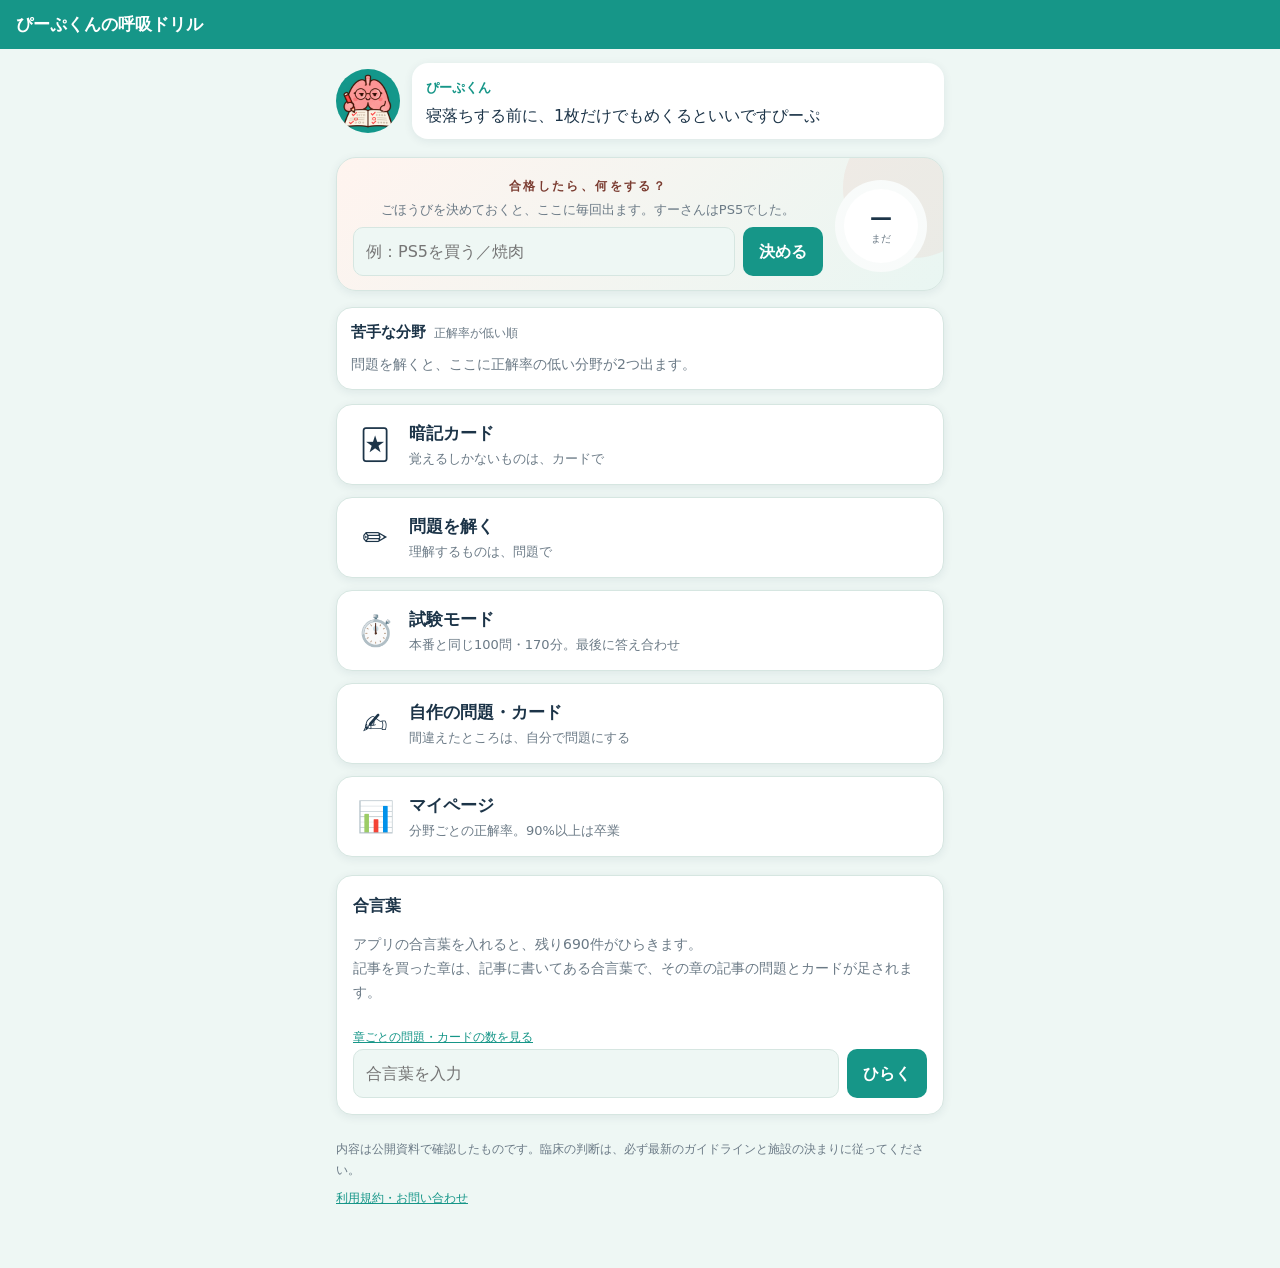
==== index.html @ 3b8fd88b "ぴーぷくんの呼吸ドリル 初回公開 Co-Authored-By: Claude Opus 5.5 <noreply@anthropic.com> Claude-Session: https://cla" ====
<!doctype html>
<html lang="ja">
<head>
<meta charset="utf-8">
<meta name="viewport" content="width=device-width, initial-scale=1, viewport-fit=cover">
<title>ぴーぷくんの呼吸ドリル</title>
<meta name="description" content="三学会合同呼吸療法認定士の暗記カードと問題。ひといきPT（すーさん）と相棒ぴーぷくんのドリル。">
<meta name="theme-color" content="#169688">
<link rel="manifest" href="manifest.webmanifest">
<link rel="icon" href="icon-192.png">
<link rel="apple-touch-icon" href="apple-touch-icon.png">
<link rel="stylesheet" href="style.css">
</head>
<body>
<header class="bar">
  <button id="back" class="icon-btn" aria-label="もどる" hidden>‹</button>
  <h1 id="title">ぴーぷくんの呼吸ドリル</h1>
  <span class="spacer"></span>
</header>

<main id="view"></main>

<template id="tpl-home">
  <section class="hero">
    <img src="icon-192.png" alt="" class="avatar">
    <div class="bubble">
      <b>ぴーぷくん</b>
      <p id="peep-hello">今日も圧をかけておきますぴーぷ</p>
    </div>
  </section>

  <section id="reward" class="reward"></section>

  <section id="weak" class="weak"></section>

  <div class="modes">
    <button class="mode" data-go="cards">
      <span class="mode-emoji">🃏</span>
      <span class="mode-name">暗記カード</span>
      <span class="mode-sub">覚えるしかないものは、カードで</span>
    </button>
    <button class="mode" data-go="quiz">
      <span class="mode-emoji">✏️</span>
      <span class="mode-name">問題を解く</span>
      <span class="mode-sub">理解するものは、問題で</span>
    </button>
    <button class="mode" data-go="exam">
      <span class="mode-emoji">⏱️</span>
      <span class="mode-name">試験モード</span>
      <span class="mode-sub">本番と同じ100問・170分。最後に答え合わせ</span>
    </button>
    <button class="mode" data-go="own">
      <span class="mode-emoji">✍️</span>
      <span class="mode-name">自作の問題・カード</span>
      <span class="mode-sub">間違えたところは、自分で問題にする</span>
    </button>
    <button class="mode" data-go="stats">
      <span class="mode-emoji">📊</span>
      <span class="mode-name">マイページ</span>
      <span class="mode-sub">分野ごとの正解率。90%以上は卒業</span>
    </button>
  </div>

  <section class="card-box unlock">
    <h2>合言葉</h2>
    <p id="unlock-state" class="muted"></p>
    <form id="unlock-form">
      <input id="pass" type="password" autocomplete="off" placeholder="合言葉を入力">
      <button type="submit" class="btn">ひらく</button>
    </form>
  </section>

  <p class="foot muted">内容は公開資料で確認したものです。臨床の判断は、必ず最新のガイドラインと施設の決まりに従ってください。<br><button class="linkish" data-go="terms">利用規約・お問い合わせ</button></p>
</template>

<script src="app.js" type="module"></script>
</body>
</html>
---- style.css ----
:root {
  --bg: #eef7f4;
  --surface: #ffffff;
  --ink: #1c3448;
  --muted: #6b7a86;
  --teal: #169688;
  --teal-soft: #d7efea;
  --coral: #e2685a;
  --ok: #2e9a5e;
  --ng: #d2493d;
  --line: #d6e6e1;
  --shadow: 0 2px 10px rgba(28, 52, 72, .08);
  --on-teal: #ffffff;
  --reward-a: #fff4ef;
  --reward-b: #e9f6f2;
  --reward-ink: #7a3b30;
}
@media (prefers-color-scheme: dark) {
  :root {
    --bg: #0f1a20;
    --surface: #17262e;
    --ink: #e6f1ee;
    --muted: #93a6ae;
    --teal: #3cc2b1;
    --teal-soft: #1d3a3a;
    --coral: #f08a7d;
    --ok: #5cc98b;
    --ng: #f07a6f;
    --line: #27404a;
    --shadow: none;
    --on-teal: #0b1d1b;
    --reward-a: #2a2220;
    --reward-b: #16302d;
    --reward-ink: #f3b3a7;
  }
}
* { box-sizing: border-box; }
html, body { margin: 0; }
body {
  background: var(--bg);
  color: var(--ink);
  font-family: "Hiragino Sans", "Noto Sans JP", "Yu Gothic UI", system-ui, sans-serif;
  line-height: 1.7;
  -webkit-text-size-adjust: 100%;
}
.bar {
  position: sticky; top: 0; z-index: 5;
  display: flex; align-items: center; gap: 8px;
  padding: calc(env(safe-area-inset-top) + 10px) 16px 10px;
  background: var(--teal); color: #fff;
}
.bar h1 { font-size: 17px; margin: 0; font-weight: 700; }
.spacer { flex: 1; }
.icon-btn {
  background: none; border: 0; color: inherit; font-size: 28px; line-height: 1;
  padding: 0 6px; cursor: pointer;
}
main { max-width: 640px; margin: 0 auto; padding: 16px 16px 48px; }
.muted { color: var(--muted); font-size: 14px; }
.foot { margin-top: 24px; font-size: 12px; }

.hero { display: flex; gap: 12px; align-items: center; margin: 4px 0 18px; }
.avatar { width: 64px; height: 64px; border-radius: 50%; flex: none; }
.bubble {
  background: var(--surface); border-radius: 16px; padding: 10px 14px;
  box-shadow: var(--shadow); flex: 1;
}
.bubble b { font-size: 13px; color: var(--teal); }
.bubble p { margin: 2px 0 0; }

.modes { display: grid; gap: 12px; }
.mode {
  display: grid; grid-template-columns: 44px 1fr; grid-template-rows: auto auto;
  align-items: center; column-gap: 12px; text-align: left;
  background: var(--surface); color: var(--ink); border: 1px solid var(--line);
  border-radius: 16px; padding: 14px 16px; box-shadow: var(--shadow); cursor: pointer;
  font: inherit;
}
.mode-emoji { grid-row: span 2; font-size: 30px; text-align: center; }
.mode-name { font-weight: 700; font-size: 17px; }
.mode-sub { color: var(--muted); font-size: 13px; }

.card-box {
  background: var(--surface); border-radius: 16px; padding: 16px;
  box-shadow: var(--shadow); margin-top: 18px; border: 1px solid var(--line);
}
.card-box h2 { font-size: 16px; margin: 0 0 6px; }
form { display: flex; gap: 8px; }
input[type=password], input[type=text] {
  flex: 1; min-width: 0; font: inherit; padding: 10px 12px;
  border-radius: 10px; border: 1px solid var(--line); background: var(--bg); color: var(--ink);
}
.btn {
  font: inherit; font-weight: 700; border: 0; border-radius: 10px;
  padding: 10px 16px; background: var(--teal); color: #fff; cursor: pointer;
}
.btn.ghost { background: var(--teal-soft); color: var(--ink); }
.btn.wide { width: 100%; padding: 14px; }
.btn:disabled { opacity: .5; }

.chips { display: flex; flex-wrap: wrap; gap: 8px; margin: 4px 0 16px; }
.chip {
  font: inherit; font-size: 14px; border-radius: 999px; padding: 6px 12px;
  border: 1px solid var(--line); background: var(--surface); color: var(--ink); cursor: pointer;
}
.chip[aria-pressed=true] { background: var(--teal); border-color: var(--teal); color: #fff; }
.chip .lock { font-size: 12px; margin-left: 4px; }

.flash {
  min-height: 240px; display: flex; flex-direction: column; justify-content: center;
  text-align: center; cursor: pointer; user-select: none;
}
.flash .cat { font-size: 12px; color: var(--muted); }
.flash .face { font-size: 22px; font-weight: 700; margin: 8px 0; white-space: pre-wrap; }
.flash .back { font-size: 18px; font-weight: 400; }
.flash .note { font-size: 13px; color: var(--muted); white-space: pre-wrap; }
.flash .src { font-size: 11px; color: var(--muted); margin-top: 10px; }
.row { display: flex; gap: 10px; margin-top: 12px; }
.row .btn { flex: 1; }
.progress { font-size: 13px; color: var(--muted); text-align: right; }

.q-text { font-size: 17px; font-weight: 700; white-space: pre-wrap; }
.choices { display: grid; gap: 10px; margin: 14px 0; }
.choice {
  display: flex; gap: 10px; text-align: left; font: inherit;
  background: var(--surface); color: var(--ink); border: 1px solid var(--line);
  border-radius: 12px; padding: 12px 14px; cursor: pointer;
}
.choice .key { font-weight: 700; color: var(--teal); }
.choice[aria-pressed=true] { border-color: var(--teal); background: var(--teal-soft); }
.choice.correct { border-color: var(--ok); background: color-mix(in srgb, var(--ok) 14%, var(--surface)); }
.choice.wrong { border-color: var(--ng); background: color-mix(in srgb, var(--ng) 14%, var(--surface)); }
.result { font-weight: 700; font-size: 18px; }
.result.ok { color: var(--ok); }
.result.ng { color: var(--ng); }
.explain { white-space: pre-wrap; }
.peep {
  border-left: 4px solid var(--teal); background: var(--teal-soft);
  border-radius: 8px; padding: 8px 12px; margin: 12px 0;
}
.peep b { font-size: 13px; }

.stat { display: grid; grid-template-columns: 1fr auto; gap: 4px 12px; align-items: center; padding: 10px 0; border-bottom: 1px solid var(--line); }
.stat:last-child { border-bottom: 0; }
.meter { grid-column: 1 / -1; height: 8px; border-radius: 99px; background: var(--line); overflow: hidden; }
.meter i { display: block; height: 100%; background: var(--teal); }
.meter i.grad { background: var(--ok); }
.badge { font-size: 12px; font-weight: 700; color: var(--ok); }
.big { font-size: 40px; font-weight: 700; text-align: center; margin: 8px 0; }

/* マイページ */
.tiles { display: grid; grid-template-columns: repeat(3, 1fr); gap: 10px; }
.tile { background: var(--surface); border: 1px solid var(--line); border-radius: 14px; padding: 10px; text-align: center; box-shadow: var(--shadow); }
.tile .muted { font-size: 12px; }
.tile-v { font-size: 24px; font-weight: 700; }
.radar { width: 100%; max-width: 420px; display: block; margin: 0 auto; }
.r-grid { fill: none; stroke: var(--line); stroke-width: 1; }
.r-axis { stroke: var(--line); stroke-width: 1; }
.r-grad { fill: none; stroke: var(--ok); stroke-width: 1.5; stroke-dasharray: 4 4; }
.r-area { fill: var(--teal); fill-opacity: .18; stroke: var(--teal); stroke-width: 2; stroke-linejoin: round; }
.r-dot { fill: var(--teal); stroke: var(--surface); stroke-width: 2; }
.r-dot.empty { fill: var(--surface); stroke: var(--muted); stroke-width: 1.5; }
.r-dot.on { r: 6.5; }
.r-hit { fill: transparent; cursor: pointer; }
.r-label { font-size: 11px; fill: var(--muted); font-weight: 700; }
.r-tick { font-size: 9px; fill: var(--muted); }
.r-tip { text-align: center; font-size: 14px; font-weight: 700; margin-top: 4px; min-height: 1.4em; }

/* 自作フォーム・出題設定 */
.form { display: grid; gap: 12px; }
.field { display: grid; gap: 4px; font-size: 14px; font-weight: 700; }
.field textarea, .field select, .field input[type=text] {
  font: inherit; font-weight: 400; padding: 10px 12px; border-radius: 10px;
  border: 1px solid var(--line); background: var(--bg); color: var(--ink); width: 100%;
}
.opt { display: grid; grid-template-columns: auto 16px 1fr; align-items: center; gap: 8px; margin-top: 6px; }
.ok-mark { display: flex; align-items: center; gap: 2px; font-size: 12px; font-weight: 400; color: var(--muted); }
.stat .row .chip { padding: 4px 10px; font-size: 13px; }
.setting { margin-top: 12px; }
.setting .chips { margin-bottom: 6px; }
.setting > .muted { margin: 8px 0 4px; }
.r-label.dim { opacity: .45; font-weight: 400; }
.linkish { background: none; border: 0; padding: 0; margin-top: 8px; font: inherit; font-size: 12px; color: var(--teal); text-decoration: underline; cursor: pointer; }
.terms p { margin: 6px 0; font-size: 15px; }
.prep { margin: 10px 0 0; font-size: 13px; }
.flash.is-back { background: var(--teal-soft); }
.flip-hint { margin-top: 10px; font-size: 12px; }
@media (prefers-reduced-motion: no-preference) { .flash { transition: background-color .2s; } }
/* 問いや答えの改行で、最後の行が1文字だけにならないように */
.flash .face { text-wrap: balance; word-break: auto-phrase; }
.flash .note, .q-text, .choice span:last-child, .explain { text-wrap: pretty; word-break: auto-phrase; }
.peep { display: flex; gap: 10px; align-items: flex-start; }
.peep-ic { width: 40px; height: 40px; border-radius: 50%; flex: none; }

/* 合格したら（ごほうび）＋全体の正解率 */
:root { --lv-red: #d2493d; --lv-yellow: #e0a800; --lv-blue: #2f74c0; --lv-green: #2e9a5e;
}
.reward {
  position: relative; overflow: hidden;
  background: linear-gradient(135deg, var(--reward-a), var(--reward-b));
  border: 1px solid var(--line); border-radius: 20px;
  padding: 18px 16px 14px; margin: 0 0 16px;
  display: grid; grid-template-columns: 1fr auto; gap: 14px 12px; align-items: center;
  box-shadow: var(--shadow);
}
.reward::before {
  content: ""; position: absolute; right: -40px; top: -40px; width: 140px; height: 140px; border-radius: 50%;
  background: var(--coral); opacity: .08; pointer-events: none;
}
.reward-main { display: grid; gap: 2px; justify-items: center; text-align: center; position: relative; }
.reward-label { font-size: 12px; font-weight: 700; letter-spacing: .2em; color: var(--reward-ink); }
.reward-text { font-size: 24px; font-weight: 800; line-height: 1.35; text-wrap: balance; word-break: auto-phrase; }
.reward .linkish { margin: 2px 0 0; font-size: 11px; color: var(--muted); }
.reward .muted { margin: 0 0 4px; font-size: 13px; }
.reward form { width: 100%; }
.rate-ring {
  --lv: var(--line);
  width: 92px; height: 92px; border-radius: 50%; border: 0; padding: 0; cursor: pointer; position: relative;
  background: conic-gradient(var(--lv) calc(var(--p) * 1%), color-mix(in srgb, var(--lv) 16%, var(--surface)) 0);
  display: grid; place-items: center; font: inherit; color: var(--ink);
}
.ring-in {
  width: 74px; height: 74px; border-radius: 50%; background: var(--surface);
  display: grid; place-content: center; justify-items: center;
}
.rate-num { font-size: 22px; font-weight: 800; line-height: 1.1; font-variant-numeric: tabular-nums; }
.rate-cap { font-size: 10px; color: var(--muted); font-variant-numeric: tabular-nums; }
.lv-red { --lv: var(--lv-red); } .lv-yellow { --lv: var(--lv-yellow); } .lv-blue { --lv: var(--lv-blue); } .lv-green { --lv: var(--lv-green); } .lv-none { --lv: var(--line); }
.reward-peep { grid-column: 1 / -1; display: flex; gap: 10px; align-items: flex-end; font-size: 14px; }
.reward-peep .peep-ic { width: 36px; height: 36px; }
.reward-peep > div {
  background: var(--surface); border-radius: 14px 14px 14px 4px; padding: 8px 12px;
  border: 1px solid var(--line);
}
.reward-peep b { font-size: 11px; color: var(--muted); display: block; }
.reward-peep > div > div { text-wrap: pretty; word-break: auto-phrase; }
.reward-peep .cheer { margin-top: 4px; font-weight: 700; color: var(--teal); text-wrap: pretty; word-break: auto-phrase; }

/* 苦手な分野 */
.weak { background: var(--surface); border: 1px solid var(--line); border-radius: 16px; padding: 12px 14px; margin: 0 0 14px; box-shadow: var(--shadow); display: grid; gap: 8px; }
.weak-head { display: flex; align-items: baseline; gap: 8px; }
.weak-head h2 { font-size: 15px; margin: 0; }
.weak-head .muted { font-size: 12px; }
.weak .muted { margin: 0; }
.weak-row { display: grid; grid-template-columns: 10px 1fr auto auto; gap: 10px; align-items: center; }
.weak-dot { width: 10px; height: 10px; border-radius: 50%; background: var(--lv); }
.weak-name { font-weight: 700; font-size: 14px; text-wrap: pretty; word-break: auto-phrase; }
.weak-pct { font-weight: 800; font-variant-numeric: tabular-nums; }
.weak-go { padding: 6px 14px; font-size: 14px; }
.quiz-top { display: flex; align-items: center; justify-content: space-between; gap: 8px; }
.quiz-top .muted { margin: 0; }
.set-btn { padding: 6px 12px; font-size: 14px; }

/* 試験モード */
.exam-spec { display: grid; grid-template-columns: 1fr 1fr; gap: 10px; margin: 8px 0; }
.exam-spec > div { display: grid; justify-items: center; background: var(--bg); border-radius: 12px; padding: 10px; }
.exam-spec b { font-size: 24px; font-variant-numeric: tabular-nums; }
.exam-rules { margin: 8px 0 14px; padding-left: 1.2em; font-size: 14px; }
.exam-bar {
  position: sticky; top: calc(env(safe-area-inset-top, 0px) + 52px); z-index: 4;
  display: flex; justify-content: space-between; align-items: center;
  background: var(--surface); border: 1px solid var(--line); border-radius: 12px; padding: 8px 14px; margin-bottom: 10px; box-shadow: var(--shadow);
}
.exam-time { font-weight: 800; font-size: 18px; font-variant-numeric: tabular-nums; }
.exam-time.low { color: var(--ng); }
.exam-nav { display: grid; grid-template-columns: repeat(auto-fill, minmax(40px, 1fr)); gap: 6px; margin: 8px 0 14px; }
.exam-num { font: inherit; font-size: 13px; padding: 6px 0; border-radius: 8px; border: 1px solid var(--line); background: var(--surface); color: var(--ink); cursor: pointer; position: relative; font-variant-numeric: tabular-nums; }
.exam-num.done { background: color-mix(in srgb, var(--ok) 18%, var(--surface)); border-color: var(--ok); }
.exam-num.flag::after { content: "🚩"; position: absolute; top: -8px; right: -4px; font-size: 11px; }
.exam-num.cur { outline: 2px solid var(--teal); outline-offset: 1px; }
.exam-score { font-weight: 700; font-variant-numeric: tabular-nums; }
.exam-big { color: var(--lv, var(--ink)); }
.meter i.lvbar { background: var(--lv); }
.ans { border-top: 1px solid var(--line); padding: 8px 0; }
.ans summary { cursor: pointer; font-weight: 700; }
.ans-choices { padding-left: 1.4em; }
.ans-choices li.right { color: var(--ok); font-weight: 700; }
.ans-choices li.wrong { color: var(--ng); text-decoration: line-through; }
.hist-row { width: 100%; text-align: left; font: inherit; color: var(--ink); background: none; border: 0; border-bottom: 1px solid var(--line); cursor: pointer; }
.exam-num.miss { background: color-mix(in srgb, var(--ng) 12%, var(--surface)); border-color: var(--ng); }
/* スタートの下：いまの設定 */
.cfg-box { margin-top: 12px; border: 1px solid var(--line); border-radius: 14px; padding: 10px 14px; background: var(--surface); display: grid; gap: 4px; }
.cfg-head { display: flex; justify-content: space-between; align-items: baseline; gap: 8px; padding-bottom: 6px; border-bottom: 1px solid var(--line); margin-bottom: 2px; font-size: 14px; }
.cfg-head .linkish { margin: 0; font-size: 13px; }
.cfg-n { font-size: 18px; font-variant-numeric: tabular-nums; }
.cfg-row { display: grid; grid-template-columns: 6.5em 1fr; gap: 8px; font-size: 13px; }
.cfg-k { color: var(--muted); }
.cfg-v { font-weight: 700; }
.pause-btn { padding: 4px 10px; font-size: 13px; }
.paused .big { font-size: 48px; }

/* 問題画面：短い問題なら、スクロールなしで選択肢まで見えるように詰める */
main { padding-top: 10px; }
.progress { line-height: 1.4; margin-bottom: 6px; }
.q-text { font-size: 16px; line-height: 1.55; }
.choices { gap: 7px; margin: 10px 0; }
.choice { padding: 9px 12px; line-height: 1.45; border-radius: 10px; }
.card-box:has(.choices) { padding: 14px; }
.card-box:has(.choices) > .muted { margin: 4px 0 0; }
.exam-bar { padding: 6px 12px; margin-bottom: 6px; }
.exam-time { font-size: 16px; }

/* 点検での直し */
.bar { color: var(--on-teal); }
.btn { color: var(--on-teal); }
.btn.ghost { color: var(--ink); }
.chip[aria-pressed=true] { color: var(--on-teal); }
body { overflow-wrap: anywhere; }
.stat > span, .cfg-row > span { min-width: 0; }
.exam-big.lv-yellow, .rate-ring.lv-yellow .rate-num { color: #9a7200; }
@media (prefers-color-scheme: dark) { .exam-big.lv-yellow, .rate-ring.lv-yellow .rate-num { color: #e0a800; } }

/* 中身の一覧 */
.table-wrap { overflow-x: auto; padding: 8px; }
table.contents { border-collapse: collapse; width: 100%; font-size: 13px; }
table.contents th, table.contents td { padding: 6px 4px; border-bottom: 1px solid var(--line, #ddd); text-align: left; vertical-align: top; }
table.contents .num { text-align: right; white-space: nowrap; }
table.contents thead th { font-size: 12px; }
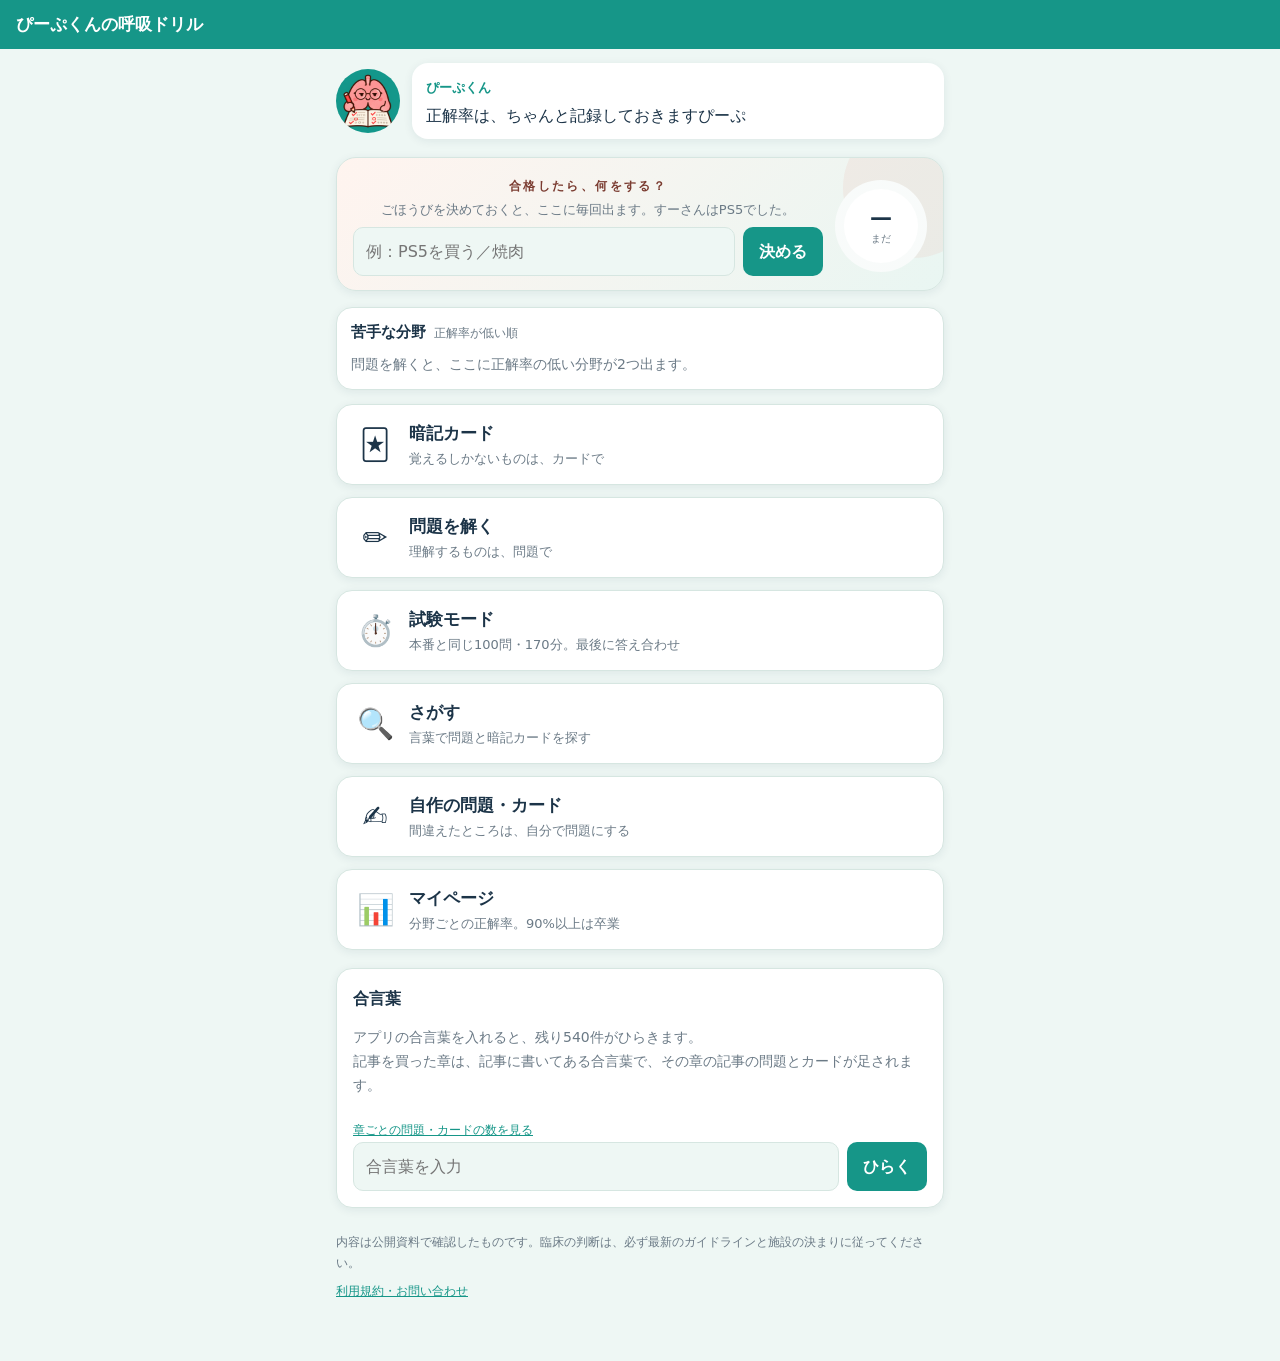
==== commit fcf28c88: "さがす機能を追加" ====
--- a/index.html
+++ b/index.html
@@ -49,6 +49,11 @@
       <span class="mode-name">試験モード</span>
       <span class="mode-sub">本番と同じ100問・170分。最後に答え合わせ</span>
     </button>
+    <button class="mode" data-go="search">
+      <span class="mode-emoji">🔍</span>
+      <span class="mode-name">さがす</span>
+      <span class="mode-sub">言葉で問題と暗記カードを探す</span>
+    </button>
     <button class="mode" data-go="own">
       <span class="mode-emoji">✍️</span>
       <span class="mode-name">自作の問題・カード</span>
--- a/style.css
+++ b/style.css
@@ -316,3 +316,34 @@
 table.contents th, table.contents td { padding: 6px 4px; border-bottom: 1px solid var(--line, #ddd); text-align: left; vertical-align: top; }
 table.contents .num { text-align: right; white-space: nowrap; }
 table.contents thead th { font-size: 12px; }
+
+/* 図を見て答える問題 */
+.q-img-link { display: block; margin: 10px 0 4px; }
+.q-img { width: 100%; height: auto; border-radius: 10px; border: 1px solid var(--line); background: #fff; }
+
+/* 暗記カード：穴埋めと単語帳 */
+.flash .face.cloze { font-size: 19px; font-weight: 400; line-height: 1.9; text-align: left; }
+.flash .blank { display: inline-block; min-width: 3.2em; padding: 0 .4em; margin: 0 .15em; border-bottom: 2px solid var(--teal); color: var(--muted); text-align: center; font-weight: 700; }
+.flash .blank.shown { background: color-mix(in srgb, var(--teal) 16%, transparent); color: var(--ink); border-radius: 4px; }
+.flash .face.term { font-size: 28px; }
+
+/* お気に入り */
+.flash { position: relative; }
+.fav-btn { position: absolute; top: 8px; right: 10px; background: none; border: 0; font-size: 26px; line-height: 1; color: var(--muted); cursor: pointer; padding: 4px; }
+.fav-btn[aria-pressed="true"] { color: #e0a800; }
+
+.prev-row { margin-top: 10px; }
+.prev-btn { width: 100%; padding: 8px; font-size: 14px; }
+
+.flash .blank .hint { font-size: 12px; font-weight: 400; color: var(--muted); letter-spacing: .02em; }
+
+/* 中身の一覧：スマホの幅でも章の名前が細切れにならないように、数字の列を細くする */
+table.contents td:first-child { min-width: 9em; }
+table.contents thead th.num { font-size: 11px; line-height: 1.3; white-space: pre-line; width: 3.2em; }
+table.contents td.num { width: 3.2em; }
+
+/* 図を押したときの拡大表示 */
+button.q-img-link { width: 100%; padding: 0; border: 0; background: none; cursor: zoom-in; }
+.zoom { position: fixed; inset: 0; z-index: 50; background: rgba(10, 20, 26, .88); display: grid; place-items: center; padding: calc(env(safe-area-inset-top, 0px) + 48px) 8px calc(env(safe-area-inset-bottom, 0px) + 16px); overflow: auto; }
+.zoom img { max-width: 100%; max-height: 100%; background: #fff; border-radius: 6px; }
+.zoom-close { position: fixed; top: calc(env(safe-area-inset-top, 0px) + 10px); right: 12px; font: inherit; font-weight: 700; border: 0; border-radius: 999px; padding: 6px 14px; background: #fff; color: #1c3448; cursor: pointer; }
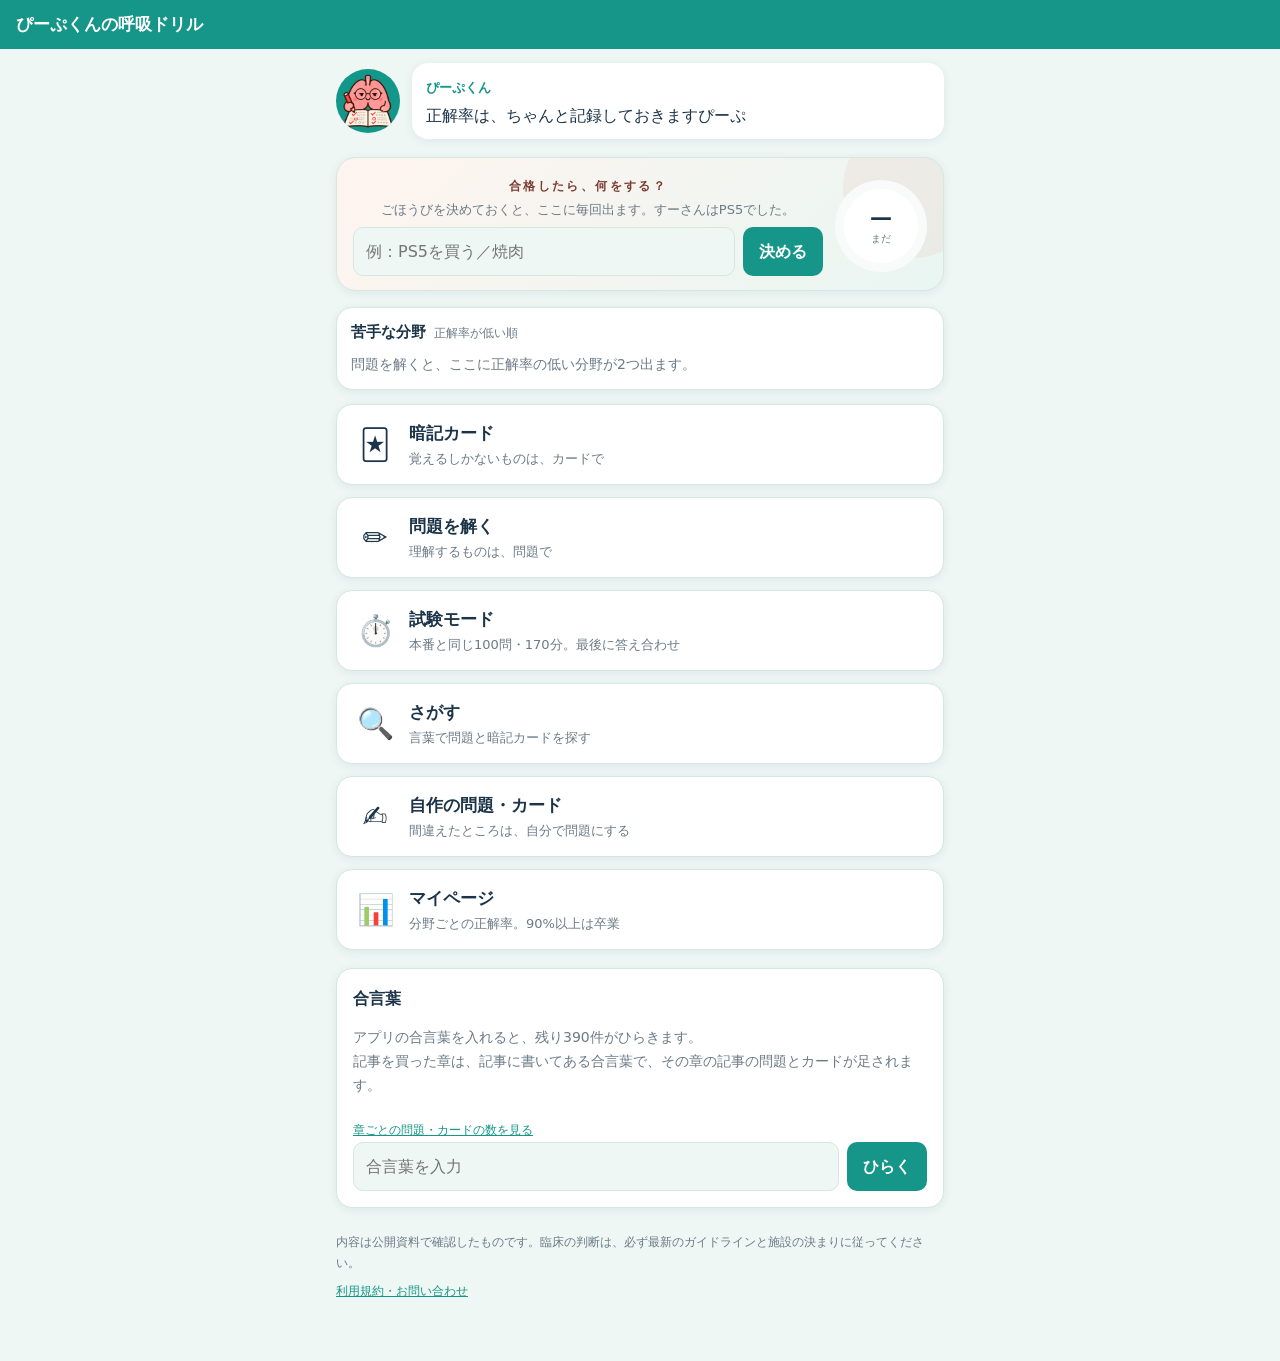
==== commit f7c3d700: "Android版に向けて manifest に id・向き・カテゴリ・画面の画像を追加、サービスワーカーを早めに登録" ====
--- a/index.html
+++ b/index.html
@@ -10,6 +10,7 @@
 <link rel="icon" href="icon-192.png">
 <link rel="apple-touch-icon" href="apple-touch-icon.png">
 <link rel="stylesheet" href="style.css">
+<script>if('serviceWorker' in navigator) navigator.serviceWorker.register('sw.js').catch(function(){});</script>
 </head>
 <body>
 <header class="bar">
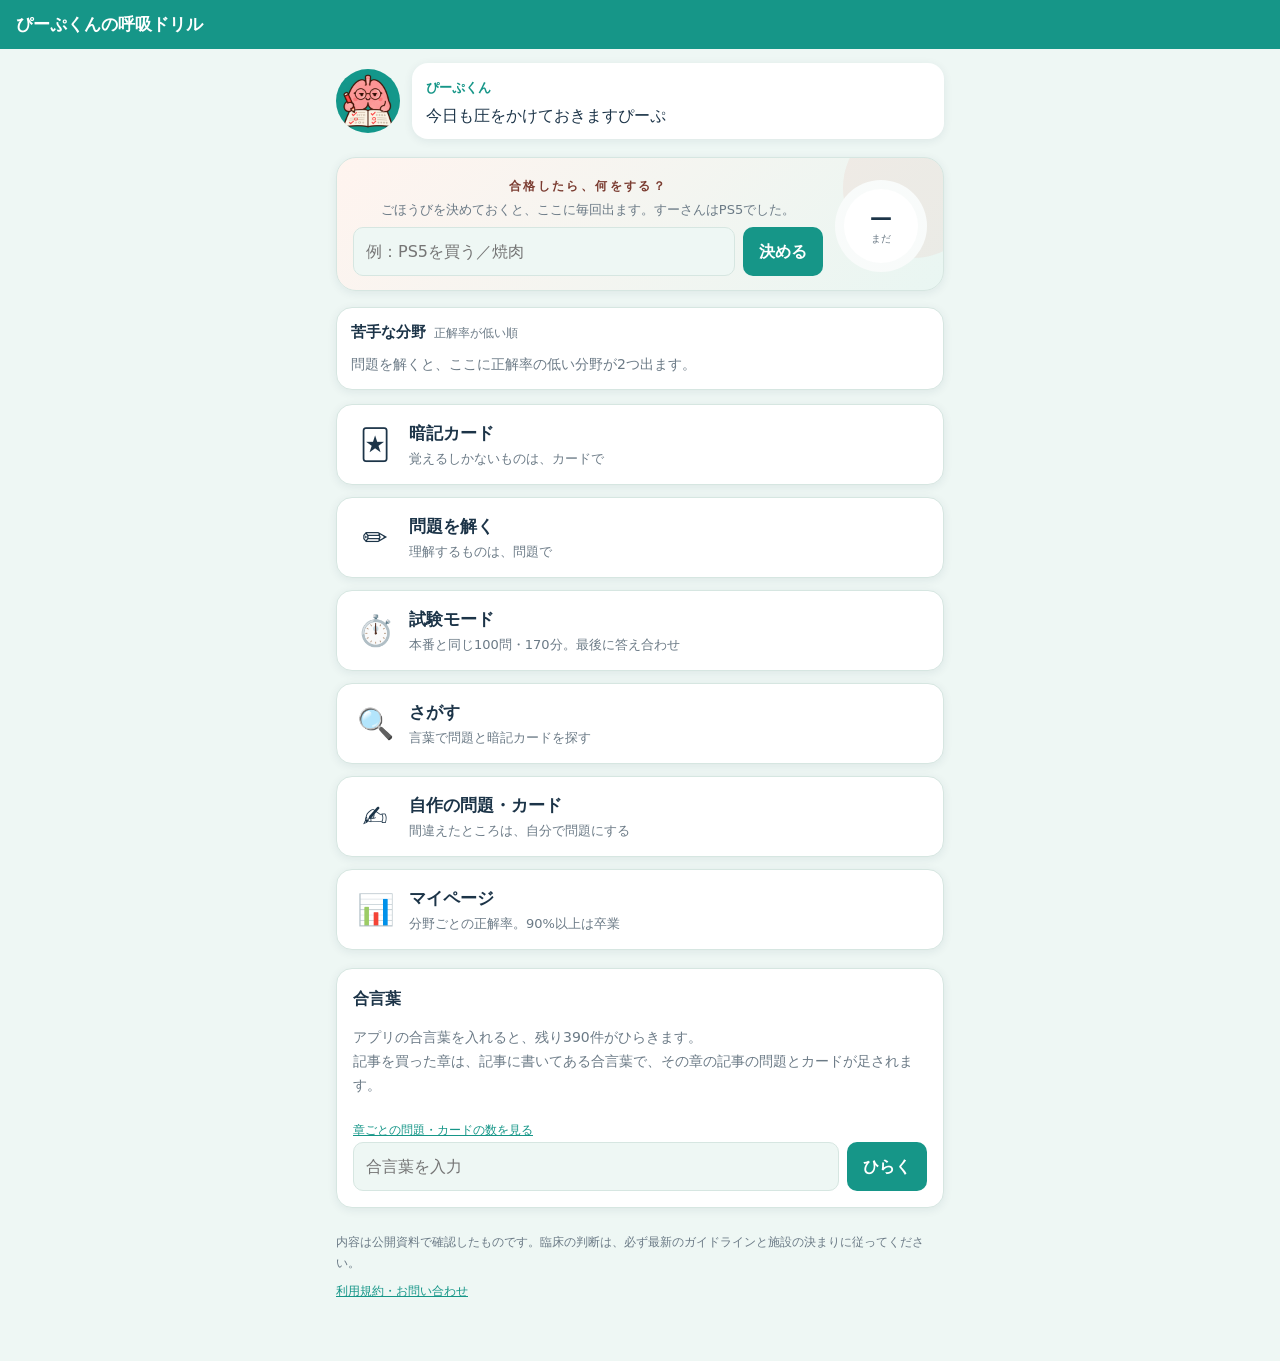
==== commit e1fff5ec: "アプリのページに題名・説明・OGP、紹介ページ about.html（noteの記事へのリンク）" ====
--- a/index.html
+++ b/index.html
@@ -3,8 +3,17 @@
 <head>
 <meta charset="utf-8">
 <meta name="viewport" content="width=device-width, initial-scale=1, viewport-fit=cover">
-<title>ぴーぷくんの呼吸ドリル</title>
-<meta name="description" content="三学会合同呼吸療法認定士の暗記カードと問題。ひといきPT（すーさん）と相棒ぴーぷくんのドリル。">
+<title>呼吸療法認定士の問題集アプリ｜ぴーぷくんの呼吸ドリル</title>
+<meta name="description" content="3学会合同呼吸療法認定士の試験対策アプリ。予想問題300問、暗記カード100枚、本番と同じ100問・170分の試験モード。スマホのブラウザで開くだけで使え、無料で試せます。">
+<link rel="canonical" href="https://kurato0514-sys.github.io/peep-drill/">
+<meta property="og:type" content="website">
+<meta property="og:site_name" content="ぴーぷくんの呼吸ドリル">
+<meta property="og:title" content="呼吸療法認定士の問題集アプリ｜ぴーぷくんの呼吸ドリル">
+<meta property="og:description" content="3学会合同呼吸療法認定士の試験対策アプリ。予想問題300問、暗記カード100枚、本番と同じ100問・170分の試験モード。スマホのブラウザで開くだけで使え、無料で試せます。">
+<meta property="og:url" content="https://kurato0514-sys.github.io/peep-drill/">
+<meta property="og:image" content="https://kurato0514-sys.github.io/peep-drill/ogp.png">
+<meta property="og:locale" content="ja_JP">
+<meta name="twitter:card" content="summary_large_image">
 <meta name="theme-color" content="#169688">
 <link rel="manifest" href="manifest.webmanifest">
 <link rel="icon" href="icon-192.png">
